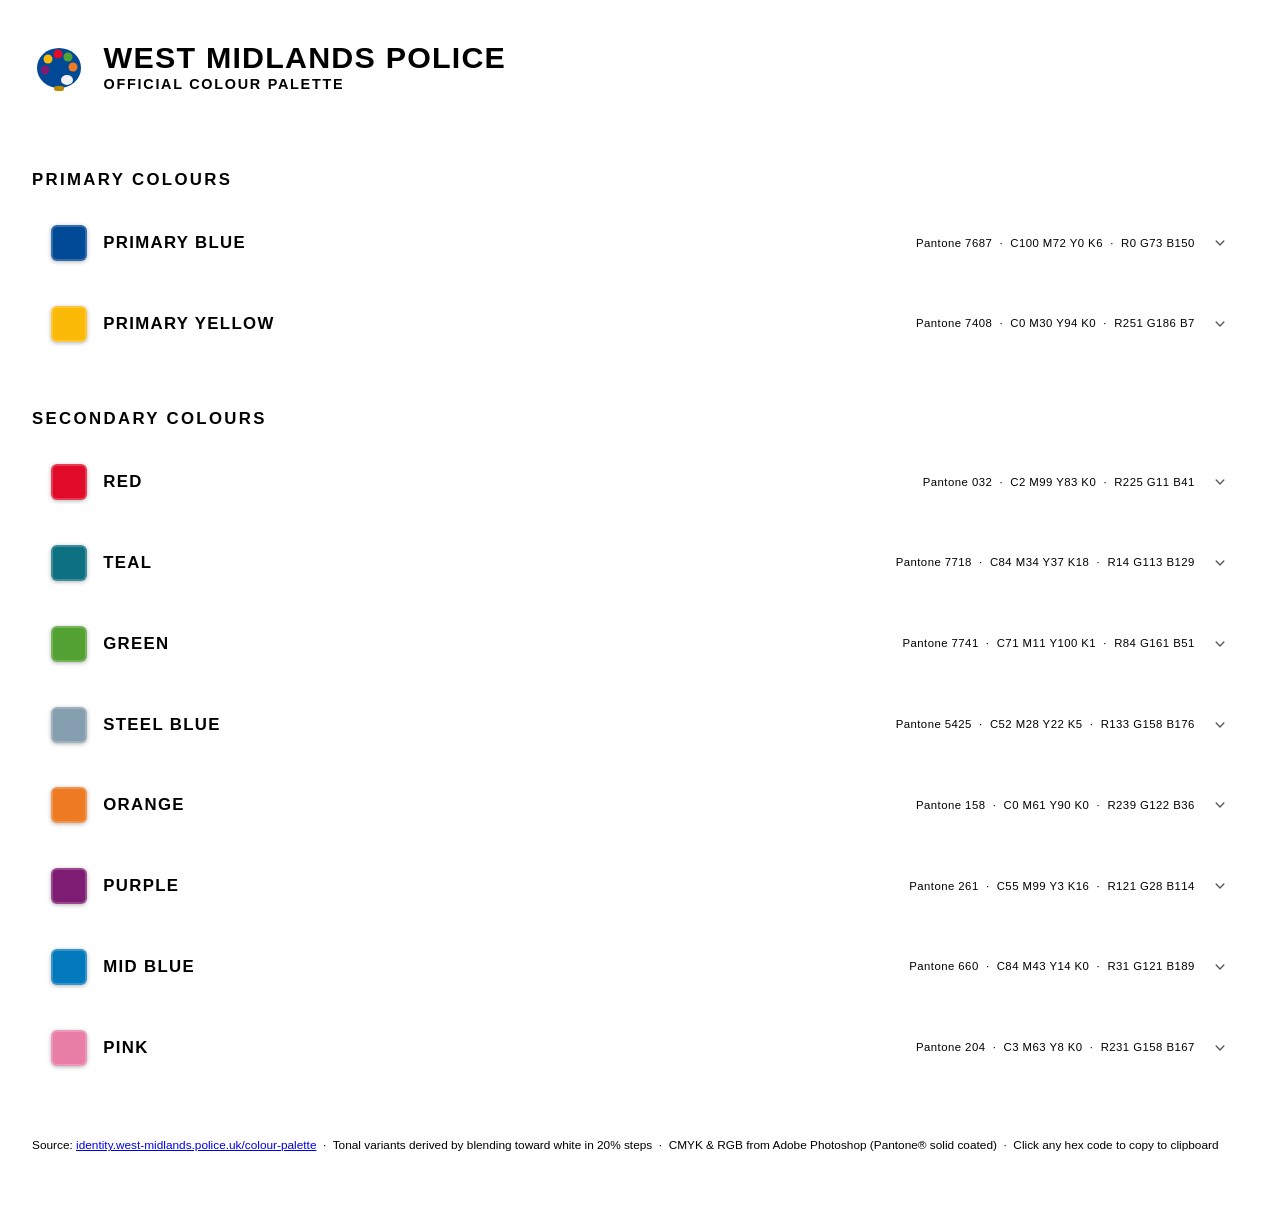
==== index.html @ 5122828f "Update index.html" ====
<!DOCTYPE html>

<html lang="en">
<head>
<meta charset="UTF-8">
<meta name="viewport" content="width=device-width, initial-scale=1.0">
<title>West Midlands Police – Colour Palette</title>
<meta name="color-scheme" content="light dark">
<style>
  @import url('https://fonts.googleapis.com/css2?family=Barlow+Condensed:wght@600;700&family=Barlow:wght@400;500;600&display=swap');

/* ── Design tokens ── */
:root {
color-scheme: light dark;
–wmp-yellow: #fbba07;
–wmp-blue:   #004996;

```
/* Light mode */
--bg:           #f2f2f0;
--surface:      #ffffff;
--surface-alt:  #f7f7f5;
--border:       #e0e0dc;
--text:         #111122;
--text-mid:     #5a5a6b;

--header-bg:    #2c2c38;
--header-text:  #ffffff;
--header-sub:   rgba(255,255,255,0.6);

--th-bg:        #ededeb;
--th-text:      #6b6b7a;
--row-hover:    #f4f4f2;
--primary-mark: var(--wmp-yellow);

--hex-bg:       #f0f0ee;
--hex-border:   #d8d8d4;
--hex-text:     #111122;
--hex-hover-bg: var(--wmp-yellow);
--hex-hover-border: #d4a006;
--hex-hover-text: #111;
--hex-copied-bg: #d4edda;
--hex-copied-border: #54a133;
--hex-copied-text: #1e5c12;

--toast-bg:     #111122;
--toast-text:   #ffffff;

--section-label-text: var(--wmp-blue);
```

}

@media (prefers-color-scheme: dark) {
:root {
–bg:           #14141e;
–surface:      #1e1e2c;
–surface-alt:  #232333;
–border:       #2e2e40;
–text:         #e8e8f0;
–text-mid:     #8888a0;

```
  --header-bg:    #2a2a3a;
  --header-text:  #e8e8f0;
  --header-sub:   rgba(232,232,240,0.5);

  --th-bg:        #202030;
  --th-text:      #7878a0;
  --row-hover:    #242434;
  --primary-mark: var(--wmp-yellow);

  --hex-bg:       #252535;
  --hex-border:   #383850;
  --hex-text:     #e8e8f0;
  --hex-hover-bg: var(--wmp-yellow);
  --hex-hover-border: #d4a006;
  --hex-hover-text: #111;
  --hex-copied-bg: #1a3d20;
  --hex-copied-border: #54a133;
  --hex-copied-text: #7ed479;

  --toast-bg:     #e8e8f0;
  --toast-text:   #111122;

  --section-label-text: #8ab4e8;
}
```

}

*, *::before, *::after { box-sizing: border-box; margin: 0; padding: 0; }

body {
background: var(–bg);
color: var(–text);
font-family: ‘Barlow’, sans-serif;
padding: 2.5rem 2rem 4rem;
transition: background 0.2s, color 0.2s;
}

/* ── Header ── */
header {
display: flex;
align-items: center;
gap: 1.1rem;
margin-bottom: 2.5rem;
}

.palette-logo { flex-shrink: 0; width: 54px; height: 54px; }

h1 {
font-family: ‘Barlow Condensed’, sans-serif;
font-size: 1.9rem; font-weight: 700;
text-transform: uppercase; letter-spacing: 0.04em;
color: var(–wmp-blue); line-height: 1;
}

@media (prefers-color-scheme: dark) {
h1 { color: #8ab4e8; }
}

h1 span {
display: block; font-size: 0.9rem; font-weight: 600;
color: var(–text-mid); letter-spacing: 0.12em;
text-transform: uppercase; margin-top: 0.3rem;
}

/* ── Section label ── */
.section-label {
font-family: ‘Barlow Condensed’, sans-serif;
font-size: 1.05rem; font-weight: 700;
text-transform: uppercase; letter-spacing: 0.14em;
color: var(–section-label-text);
margin: 2.25rem 0 0.9rem;
padding-bottom: 0.45rem;
border-bottom: 3px solid var(–wmp-yellow);
display: inline-block;
}

/* ── Colour group ── */
.colour-group {
background: var(–surface);
border-radius: 10px;
overflow: hidden;
box-shadow: none;
margin-bottom: 1.1rem;
border: 1.5px solid var(–border);
}

/* ── Collapsible header ── */
.group-header {
display: flex;
align-items: center;
gap: 1rem;
padding: 0.85rem 1.2rem;
background: var(–header-bg);
color: var(–header-text);
cursor: pointer;
user-select: none;
transition: filter 0.15s;
}
.group-header:hover { filter: brightness(1.15); }

.group-core-swatch {
width: 36px; height: 36px;
border-radius: 6px;
border: 2px solid rgba(255,255,255,0.2);
flex-shrink: 0;
box-shadow: 0 1px 4px rgba(0,0,0,0.3);
}

.group-title {
font-family: ‘Barlow Condensed’, sans-serif;
font-size: 1.05rem; font-weight: 700;
text-transform: uppercase; letter-spacing: 0.08em;
flex: 1;
color: var(–header-text);
}

.group-meta {
font-size: 0.71rem;
color: var(–header-sub);
font-family: ‘Barlow Condensed’, sans-serif;
letter-spacing: 0.04em;
text-align: right; line-height: 1.7;
}

.chevron {
flex-shrink: 0; width: 18px; height: 18px;
opacity: 0.65;
transition: transform 0.25s ease;
color: var(–header-text);
}
.colour-group.open .chevron { transform: rotate(180deg); }

/* ── Collapsible body ── */
.group-body {
display: grid;
grid-template-rows: 0fr;
transition: grid-template-rows 0.28s ease;
}
.colour-group.open .group-body { grid-template-rows: 1fr; }
.group-body-inner { overflow: hidden; }

/* ── Table ── */
.palette-table {
width: 100%;
border-collapse: collapse;
font-size: 0.875rem;
}

.palette-table thead tr { background: var(–th-bg); }

.palette-table thead th {
padding: 0.55rem 1.1rem;
text-align: left;
font-family: ‘Barlow Condensed’, sans-serif;
font-weight: 600; font-size: 0.74rem;
letter-spacing: 0.1em; text-transform: uppercase;
color: var(–th-text);
border-bottom: 1px solid var(–border);
}

.palette-table tbody tr {
border-bottom: 1px solid var(–border);
transition: background 0.12s;
}
.palette-table tbody tr:last-child { border-bottom: none; }
.palette-table tbody tr:hover { background: var(–row-hover); }

.palette-table td {
padding: 0.7rem 1.1rem;
vertical-align: middle;
color: var(–text);
}

/* ── Swatch ── */
.swatch-cell { display: flex; align-items: center; gap: 0.85rem; }

.swatch {
width: 42px; height: 42px;
border-radius: 6px; flex-shrink: 0;
border: 1px solid rgba(128,128,128,0.2);
box-shadow: 0 1px 4px rgba(0,0,0,0.15);
}

.tone-label {
font-family: ‘Barlow Condensed’, sans-serif;
font-size: 0.95rem; font-weight: 600;
letter-spacing: 0.04em;
color: var(–text);
}
.tone-sub { font-size: 0.73rem; color: var(–text-mid); margin-top: 2px; }

/* ── Hex badge ── */
.hex-badge {
display: inline-flex;
align-items: center;
gap: 0.35rem;
font-family: ‘Courier New’, monospace;
font-size: 0.82rem; font-weight: 600;
background: var(–hex-bg);
border: 1px solid var(–hex-border);
border-radius: 4px;
padding: 0.2rem 0.55rem;
color: var(–hex-text);
letter-spacing: 0.05em;
cursor: pointer;
transition: background 0.15s, border-color 0.15s, color 0.15s;
white-space: nowrap;
}
.hex-badge svg { flex-shrink: 0; opacity: 0.4; transition: opacity 0.15s; }
.hex-badge:hover {
background: var(–hex-hover-bg);
border-color: var(–hex-hover-border);
color: var(–hex-hover-text);
}
.hex-badge:hover svg { opacity: 0.7; }
.hex-badge.copied {
background: var(–hex-copied-bg);
border-color: var(–hex-copied-border);
color: var(–hex-copied-text);
}

/* ── Tint bar ── */
.tone-bar-wrap { display: flex; align-items: center; gap: 0.5rem; }
.tone-bar {
height: 8px; border-radius: 4px;
width: 80px; flex-shrink: 0;
border: 1px solid rgba(128,128,128,0.15);
}
.tone-pct { font-size: 0.73rem; color: var(–text-mid); white-space: nowrap; }

/* ── Primary row ── */
.is-primary { background: var(–surface-alt); }
.is-primary td:first-child { border-left: 3px solid var(–primary-mark); }

.code-small { font-family: ‘Courier New’, monospace; font-size: 0.75rem; color: var(–text-mid); }

/* ── Toast ── */
#toast {
position: fixed; bottom: 1.5rem; right: 1.5rem;
background: var(–toast-bg); color: var(–toast-text);
font-family: ‘Barlow’, sans-serif;
font-size: 0.82rem; font-weight: 500;
padding: 0.5rem 1rem; border-radius: 6px;
opacity: 0; pointer-events: none;
transition: opacity 0.2s;
z-index: 999;
box-shadow: 0 4px 16px rgba(0,0,0,0.25);
}
#toast.show { opacity: 1; }

/* ── Footer ── */
footer {
margin-top: 2.5rem; font-size: 0.74rem; color: var(–text-mid);
border-top: 1px solid var(–border); padding-top: 1rem; line-height: 1.8;
}
footer a { color: var(–wmp-blue); }
@media (prefers-color-scheme: dark) { footer a { color: #8ab4e8; } }

@media (max-width: 680px) {
.palette-table thead th:nth-child(4),
.palette-table td:nth-child(4) { display: none; }
.group-meta { display: none; }
body { padding: 1.25rem 0.75rem 3rem; }
}
</style>

</head>
<body>

<header>
  <svg class="palette-logo" viewBox="0 0 54 54" fill="none" xmlns="http://www.w3.org/2000/svg" aria-hidden="true">
    <ellipse cx="27" cy="28" rx="22" ry="20" fill="#004996"/>
    <ellipse cx="35" cy="40" rx="6" ry="5" fill="#f2f2f0"/>
    <circle cx="16" cy="19" r="4.5" fill="#fbba07"/>
    <circle cx="26" cy="14" r="4.5" fill="#e10b29"/>
    <circle cx="36" cy="17" r="4.5" fill="#54a133"/>
    <circle cx="41" cy="27" r="4.5" fill="#ef7a24"/>
    <circle cx="13" cy="30" r="4.5" fill="#7d1c72"/>
    <rect x="22" y="46" width="10" height="5" rx="2.5" fill="#b98a06"/>
  </svg>
  <h1>West Midlands Police
    <span>Official Colour Palette</span>
  </h1>
</header>

<div id="palette-root"></div>
<div id="toast"></div>

<footer>
  Source: <a href="https://identity.west-midlands.police.uk/colour-palette/" target="_blank">identity.west-midlands.police.uk/colour-palette</a>
  &nbsp;·&nbsp; Tonal variants derived by blending toward white in 20% steps
  &nbsp;·&nbsp; CMYK &amp; RGB from Adobe Photoshop (Pantone® solid coated)
  &nbsp;·&nbsp; Click any hex code to copy to clipboard
</footer>

<script>
function hexToRgb(hex) {
  const h = hex.replace('#','');
  return [parseInt(h.slice(0,2),16), parseInt(h.slice(2,4),16), parseInt(h.slice(4,6),16)];
}
function rgbToHex(r,g,b) {
  return '#' + [r,g,b].map(v => Math.round(v).toString(16).padStart(2,'0')).join('');
}
function tint(hex, t) {
  const [r,g,b] = hexToRgb(hex);
  return rgbToHex(r+(255-r)*t, g+(255-g)*t, b+(255-b)*t);
}
function buildTones(hex) {
  return [0,0.2,0.4,0.6,0.8].map((t,i) => ({
    hex: tint(hex,t),
    pct: [100,80,60,40,20][i]+'%',
  }));
}

const toast = document.getElementById('toast');
let toastTimer;
function copyHex(hex, el) {
  navigator.clipboard.writeText(hex).then(() => {
    el.classList.add('copied');
    el.querySelector('.hex-text').textContent = 'Copied!';
    clearTimeout(toastTimer);
    toast.textContent = `${hex} copied to clipboard`;
    toast.classList.add('show');
    toastTimer = setTimeout(() => {
      toast.classList.remove('show');
      el.classList.remove('copied');
      el.querySelector('.hex-text').textContent = hex;
    }, 1800);
  });
}

const clipIcon = `<svg width="11" height="11" viewBox="0 0 16 16" fill="currentColor">
  <path d="M4 1.5H3a2 2 0 0 0-2 2V14a2 2 0 0 0 2 2h10a2 2 0 0 0 2-2V3.5a2 2 0 0 0-2-2h-1v1h1a1 1 0 0 1 1 1V14a1 1 0 0 1-1 1H3a1 1 0 0 1-1-1V3.5a1 1 0 0 1 1-1h1z"/>
  <path d="M9.5 1a.5.5 0 0 1 .5.5v1a.5.5 0 0 1-.5.5h-3a.5.5 0 0 1-.5-.5v-1a.5.5 0 0 1 .5-.5zm-3-1A1.5 1.5 0 0 0 5 1.5v1A1.5 1.5 0 0 0 6.5 4h3A1.5 1.5 0 0 0 11 2.5v-1A1.5 1.5 0 0 0 9.5 0z"/>
</svg>`;

const chevronSVG = `<svg class="chevron" viewBox="0 0 20 20" fill="currentColor">
  <path fill-rule="evenodd" d="M5.23 7.21a.75.75 0 011.06.02L10 11.168l3.71-3.938a.75.75 0 111.08 1.04l-4.25 4.5a.75.75 0 01-1.08 0l-4.25-4.5a.75.75 0 01.02-1.06z" clip-rule="evenodd"/>
</svg>`;

const USES = [
  'Core colour — primary use, headlines, key UI elements',
  'Strong accent, hover / active states, secondary emphasis',
  'Mid-tone accent, dividers, icons, supporting elements',
  'Subtle tint, borders, inactive states, background panels',
  'Very light background wash, card fills, table row tinting',
];

const sections = [
  {
    label: 'Primary Colours',
    colours: [
      { name:'Primary Blue',   nickname:'Core brand blue',   hex:'#004996', pantone:'7687', cmyk:'C100 M72 Y0 K6',  rgb:'R0 G73 B150'    },
      { name:'Primary Yellow', nickname:'Core brand yellow', hex:'#fbba07', pantone:'7408', cmyk:'C0 M30 Y94 K0',   rgb:'R251 G186 B7'   },
    ]
  },
  {
    label: 'Secondary Colours',
    colours: [
      { name:'Red',        nickname:'Pantone 032',  hex:'#e10b29', pantone:'032',  cmyk:'C2 M99 Y83 K0',   rgb:'R225 G11 B41'   },
      { name:'Teal',       nickname:'Pantone 7718', hex:'#0e7181', pantone:'7718', cmyk:'C84 M34 Y37 K18', rgb:'R14 G113 B129'  },
      { name:'Green',      nickname:'Pantone 7741', hex:'#54a133', pantone:'7741', cmyk:'C71 M11 Y100 K1', rgb:'R84 G161 B51'   },
      { name:'Steel Blue', nickname:'Pantone 5425', hex:'#859eb0', pantone:'5425', cmyk:'C52 M28 Y22 K5',  rgb:'R133 G158 B176' },
      { name:'Orange',     nickname:'Pantone 158',  hex:'#ef7a24', pantone:'158',  cmyk:'C0 M61 Y90 K0',   rgb:'R239 G122 B36'  },
      { name:'Purple',     nickname:'Pantone 261',  hex:'#7d1c72', pantone:'261',  cmyk:'C55 M99 Y3 K16',  rgb:'R121 G28 B114'  },
      { name:'Mid Blue',   nickname:'Pantone 660',  hex:'#0379bd', pantone:'660',  cmyk:'C84 M43 Y14 K0',  rgb:'R31 G121 B189'  },
      { name:'Pink',       nickname:'Pantone 204',  hex:'#e97ea7', pantone:'204',  cmyk:'C3 M63 Y8 K0',    rgb:'R231 G158 B167' },
    ]
  },
];

const root = document.getElementById('palette-root');

sections.forEach(section => {
  const labelEl = document.createElement('div');
  labelEl.className = 'section-label';
  labelEl.textContent = section.label;
  root.appendChild(labelEl);

  section.colours.forEach(colour => {
    const group = document.createElement('div');
    group.className = 'colour-group';

    group.innerHTML = `
      <div class="group-header" role="button" aria-expanded="false" tabindex="0">
        <div class="group-core-swatch" style="background:${colour.hex};"></div>
        <div class="group-title">${colour.name}</div>
        <div class="group-meta">Pantone ${colour.pantone} &nbsp;·&nbsp; ${colour.cmyk} &nbsp;·&nbsp; ${colour.rgb}</div>
        ${chevronSVG}
      </div>
      <div class="group-body">
        <div class="group-body-inner">
          <table class="palette-table">
            <thead>
              <tr>
                <th>Swatch &amp; Tone</th>
                <th>Hex</th>
                <th>Tint</th>
                <th>Suggested Use</th>
              </tr>
            </thead>
            <tbody></tbody>
          </table>
        </div>
      </div>
    `;

    const hdr = group.querySelector('.group-header');
    hdr.addEventListener('click', () => {
      const open = group.classList.toggle('open');
      hdr.setAttribute('aria-expanded', open);
    });
    hdr.addEventListener('keydown', e => {
      if (e.key === 'Enter' || e.key === ' ') { e.preventDefault(); hdr.click(); }
    });

    const tbody = group.querySelector('tbody');
    buildTones(colour.hex).forEach((tone, i) => {
      const tr = document.createElement('tr');
      if (i === 0) tr.className = 'is-primary';
      tr.innerHTML = `
        <td>
          <div class="swatch-cell">
            <div class="swatch" style="background:${tone.hex};"></div>
            <div>
              <div class="tone-label">${colour.name} ${tone.pct}</div>
              <div class="tone-sub">${i === 0 ? colour.nickname : tone.pct + ' tint toward white'}</div>
            </div>
          </div>
        </td>
        <td>
          <span class="hex-badge" data-hex="${tone.hex}">
            ${clipIcon}
            <span class="hex-text">${tone.hex}</span>
          </span>
        </td>
        <td>
          <div class="tone-bar-wrap">
            <div class="tone-bar" style="background:${tone.hex};"></div>
            <span class="tone-pct">${tone.pct}</span>
          </div>
        </td>
        <td class="code-small">${USES[i]}</td>
      `;
      tr.querySelector('.hex-badge').addEventListener('click', function() {
        copyHex(tone.hex, this);
      });
      tbody.appendChild(tr);
    });

    root.appendChild(group);
  });
});
</script>

</body>
</html>
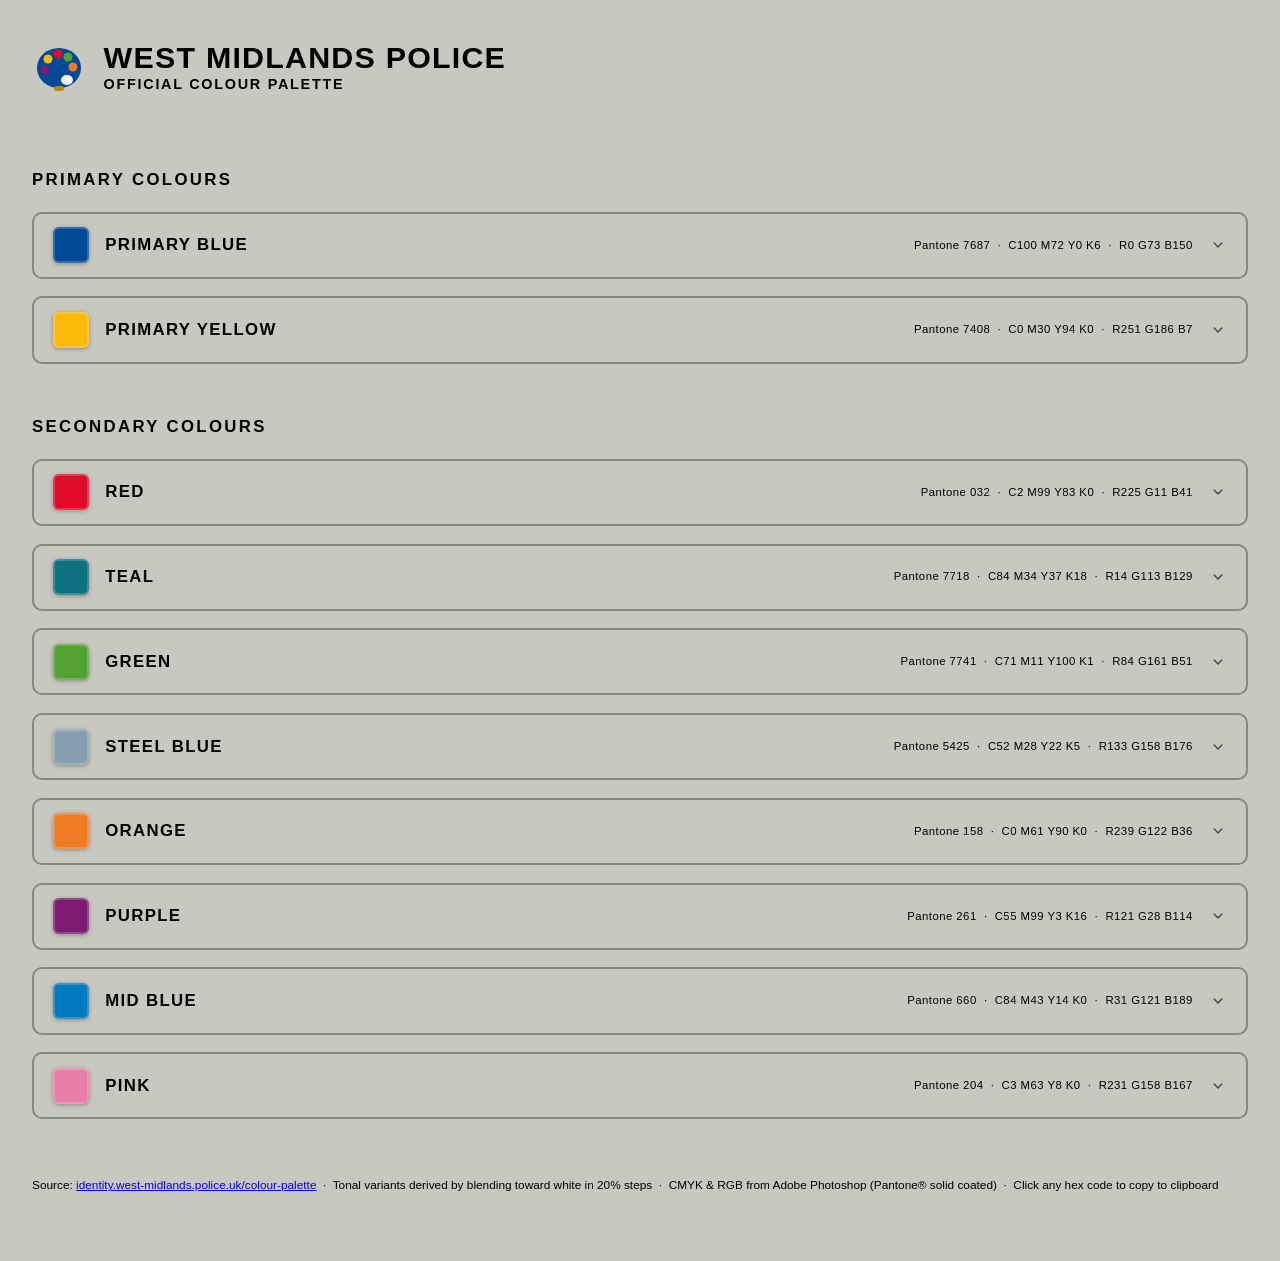
==== commit 859b4bf2: "Refactor CSS styles and table layout in index.html Updated background, border, and text colors in CS" ====
--- a/index.html
+++ b/index.html
@@ -10,6 +10,10 @@
   @import url('https://fonts.googleapis.com/css2?family=Barlow+Condensed:wght@600;700&family=Barlow:wght@400;500;600&display=swap');
 
 /* ── Design tokens ── */
+html {
+color-scheme: light dark;
+}
+
 :root {
 color-scheme: light dark;
 –wmp-yellow: #fbba07;
@@ -17,10 +21,10 @@
 
 ```
 /* Light mode */
---bg:           #f2f2f0;
+--bg:           #c8c8c0;
 --surface:      #ffffff;
---surface-alt:  #f7f7f5;
---border:       #e0e0dc;
+--surface-alt:  #f5f5f2;
+--border:       #888880;
 --text:         #111122;
 --text-mid:     #5a5a6b;
 
@@ -53,10 +57,10 @@
 
 @media (prefers-color-scheme: dark) {
 :root {
-–bg:           #14141e;
-–surface:      #1e1e2c;
-–surface-alt:  #232333;
-–border:       #2e2e40;
+–bg:           #0e0e16;
+–surface:      #2a2a3c;
+–surface-alt:  #30303e;
+–border:       #3a3a52;
 –text:         #e8e8f0;
 –text-mid:     #8888a0;
 
@@ -85,6 +89,29 @@
 
   --section-label-text: #8ab4e8;
 }
+
+body                 { background: #0e0e16 !important; color: #e8e8f0 !important; }
+.colour-group        { background: #2a2a3c !important; border-color: #3a3a52 !important; }
+.group-header        { background: #2a2a3a !important; color: #e8e8f0 !important; }
+.group-title         { color: #e8e8f0 !important; }
+.group-meta          { color: rgba(232,232,240,0.5) !important; }
+.palette-table thead tr { background: #202030 !important; }
+.palette-table thead th { color: #7878a0 !important; border-color: #3a3a52 !important; }
+.palette-table tbody tr { border-color: #3a3a52 !important; }
+.palette-table tbody tr:hover { background: #242434 !important; }
+.palette-table td    { color: #e8e8f0 !important; }
+.is-primary          { background: #30303e !important; }
+.tone-label          { color: #e8e8f0 !important; }
+.tone-sub            { color: #8888a0 !important; }
+.tone-pct            { color: #8888a0 !important; }
+.code-small          { color: #8888a0 !important; }
+.hex-badge           { background: #252535 !important; border-color: #383850 !important; color: #e8e8f0 !important; }
+.section-label       { color: #8ab4e8 !important; }
+h1                   { color: #8ab4e8 !important; }
+h1 span              { color: #8888a0 !important; }
+footer               { color: #8888a0 !important; border-color: #3a3a52 !important; }
+footer a             { color: #8ab4e8 !important; }
+#toast               { background: #e8e8f0 !important; color: #111122 !important; }
 ```
 
 }
@@ -92,7 +119,7 @@
 *, *::before, *::after { box-sizing: border-box; margin: 0; padding: 0; }
 
 body {
-background: var(–bg);
+background: #c8c8c0;
 color: var(–text);
 font-family: ‘Barlow’, sans-serif;
 padding: 2.5rem 2rem 4rem;
@@ -145,7 +172,7 @@
 overflow: hidden;
 box-shadow: none;
 margin-bottom: 1.1rem;
-border: 1.5px solid var(–border);
+border: 2px solid #888880;
 }
 
 /* ── Collapsible header ── */
@@ -208,7 +235,17 @@
 width: 100%;
 border-collapse: collapse;
 font-size: 0.875rem;
-}
+table-layout: fixed;
+}
+
+.palette-table th:nth-child(1),
+.palette-table td:nth-child(1) { width: 38%; }
+.palette-table th:nth-child(2),
+.palette-table td:nth-child(2) { width: 16%; }
+.palette-table th:nth-child(3),
+.palette-table td:nth-child(3) { width: 14%; }
+.palette-table th:nth-child(4),
+.palette-table td:nth-child(4) { width: 32%; }
 
 .palette-table thead tr { background: var(–th-bg); }
 
@@ -518,4 +555,4 @@
 </script>
 
 </body>
-</html>+</html>
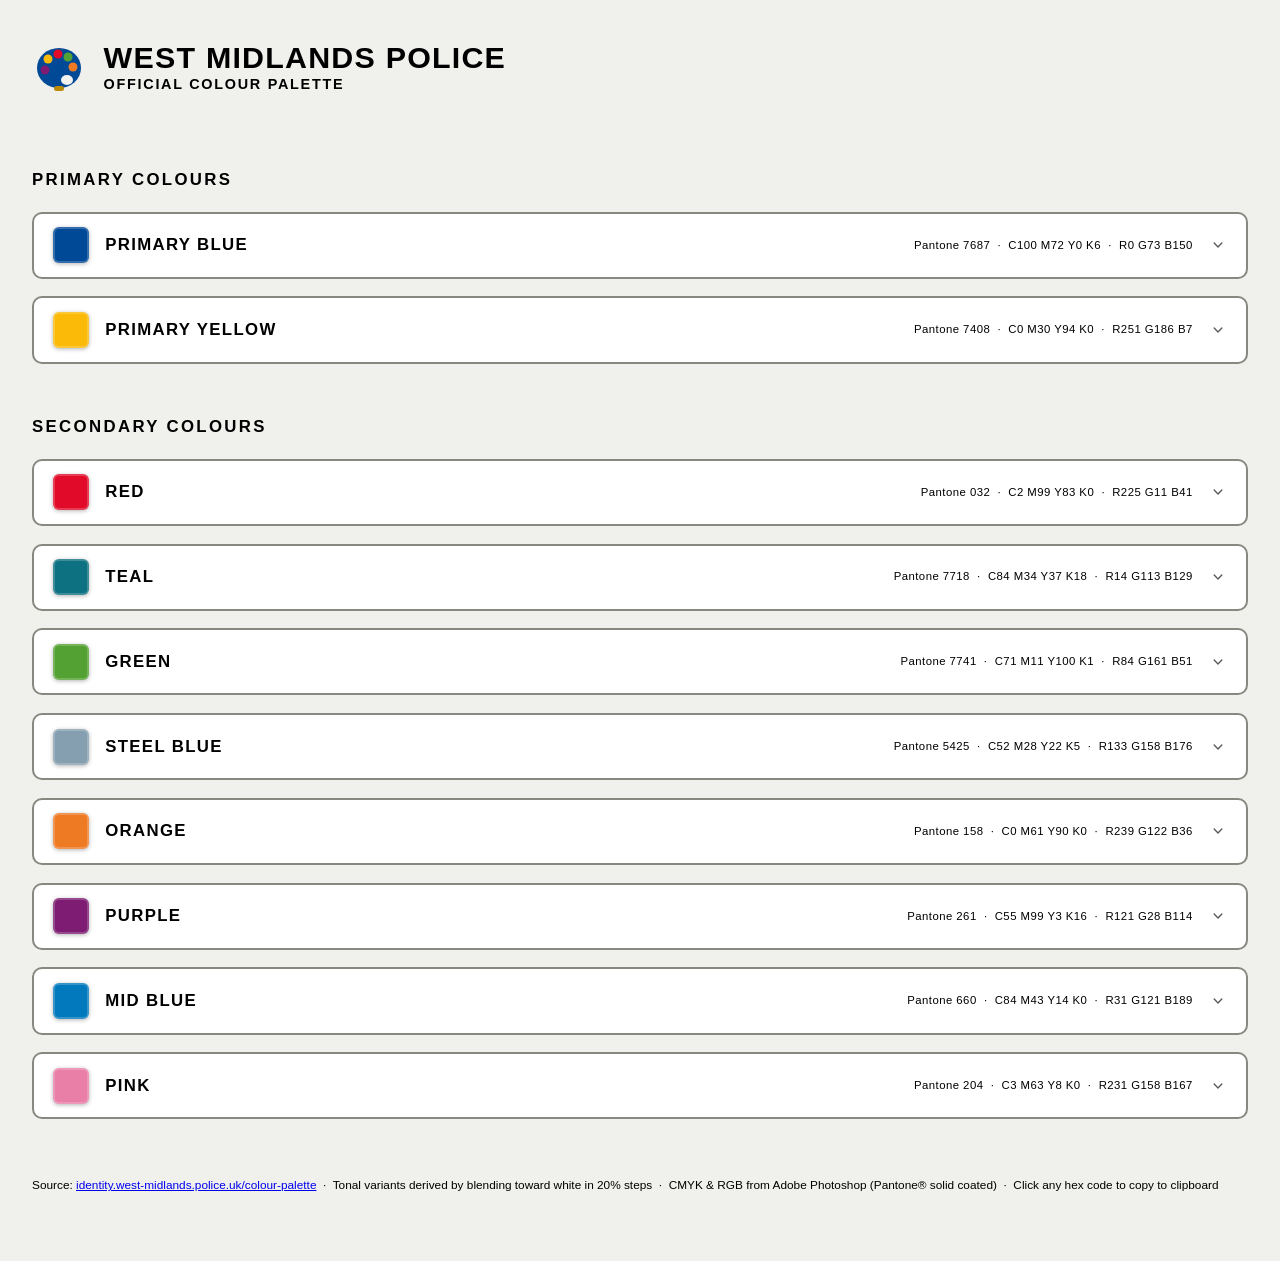
==== commit 2a312083: "Refactor styles for light mode and improve CSS variables Updated CSS variables for light mode and ad" ====
--- a/index.html
+++ b/index.html
@@ -21,9 +21,9 @@
 
 ```
 /* Light mode */
---bg:           #c8c8c0;
+--bg:           #f0f0ed;
 --surface:      #ffffff;
---surface-alt:  #f5f5f2;
+--surface-alt:  #f7f7f4;
 --border:       #888880;
 --text:         #111122;
 --text-mid:     #5a5a6b;
@@ -90,8 +90,8 @@
   --section-label-text: #8ab4e8;
 }
 
-body                 { background: #0e0e16 !important; color: #e8e8f0 !important; }
-.colour-group        { background: #2a2a3c !important; border-color: #3a3a52 !important; }
+body          { background: #0e0e16 !important; color: #e8e8f0 !important; }
+.colour-group { background: #2a2a3c !important; border: 2px solid #3a3a52 !important; }
 .group-header        { background: #2a2a3a !important; color: #e8e8f0 !important; }
 .group-title         { color: #e8e8f0 !important; }
 .group-meta          { color: rgba(232,232,240,0.5) !important; }
@@ -119,11 +119,17 @@
 *, *::before, *::after { box-sizing: border-box; margin: 0; padding: 0; }
 
 body {
-background: #c8c8c0;
+background: var(–bg);
 color: var(–text);
 font-family: ‘Barlow’, sans-serif;
 padding: 2.5rem 2rem 4rem;
 transition: background 0.2s, color 0.2s;
+}
+
+/* Direct overrides for Safari compatibility */
+@media (prefers-color-scheme: light) {
+body          { background: #f0f0ed !important; }
+.colour-group { background: #ffffff !important; border: 2px solid #888880 !important; }
 }
 
 /* ── Header ── */
@@ -235,9 +241,10 @@
 width: 100%;
 border-collapse: collapse;
 font-size: 0.875rem;
-table-layout: fixed;
-}
-
+}
+
+@media (min-width: 681px) {
+.palette-table { table-layout: fixed; }
 .palette-table th:nth-child(1),
 .palette-table td:nth-child(1) { width: 38%; }
 .palette-table th:nth-child(2),
@@ -246,6 +253,7 @@
 .palette-table td:nth-child(3) { width: 14%; }
 .palette-table th:nth-child(4),
 .palette-table td:nth-child(4) { width: 32%; }
+}
 
 .palette-table thead tr { background: var(–th-bg); }
 
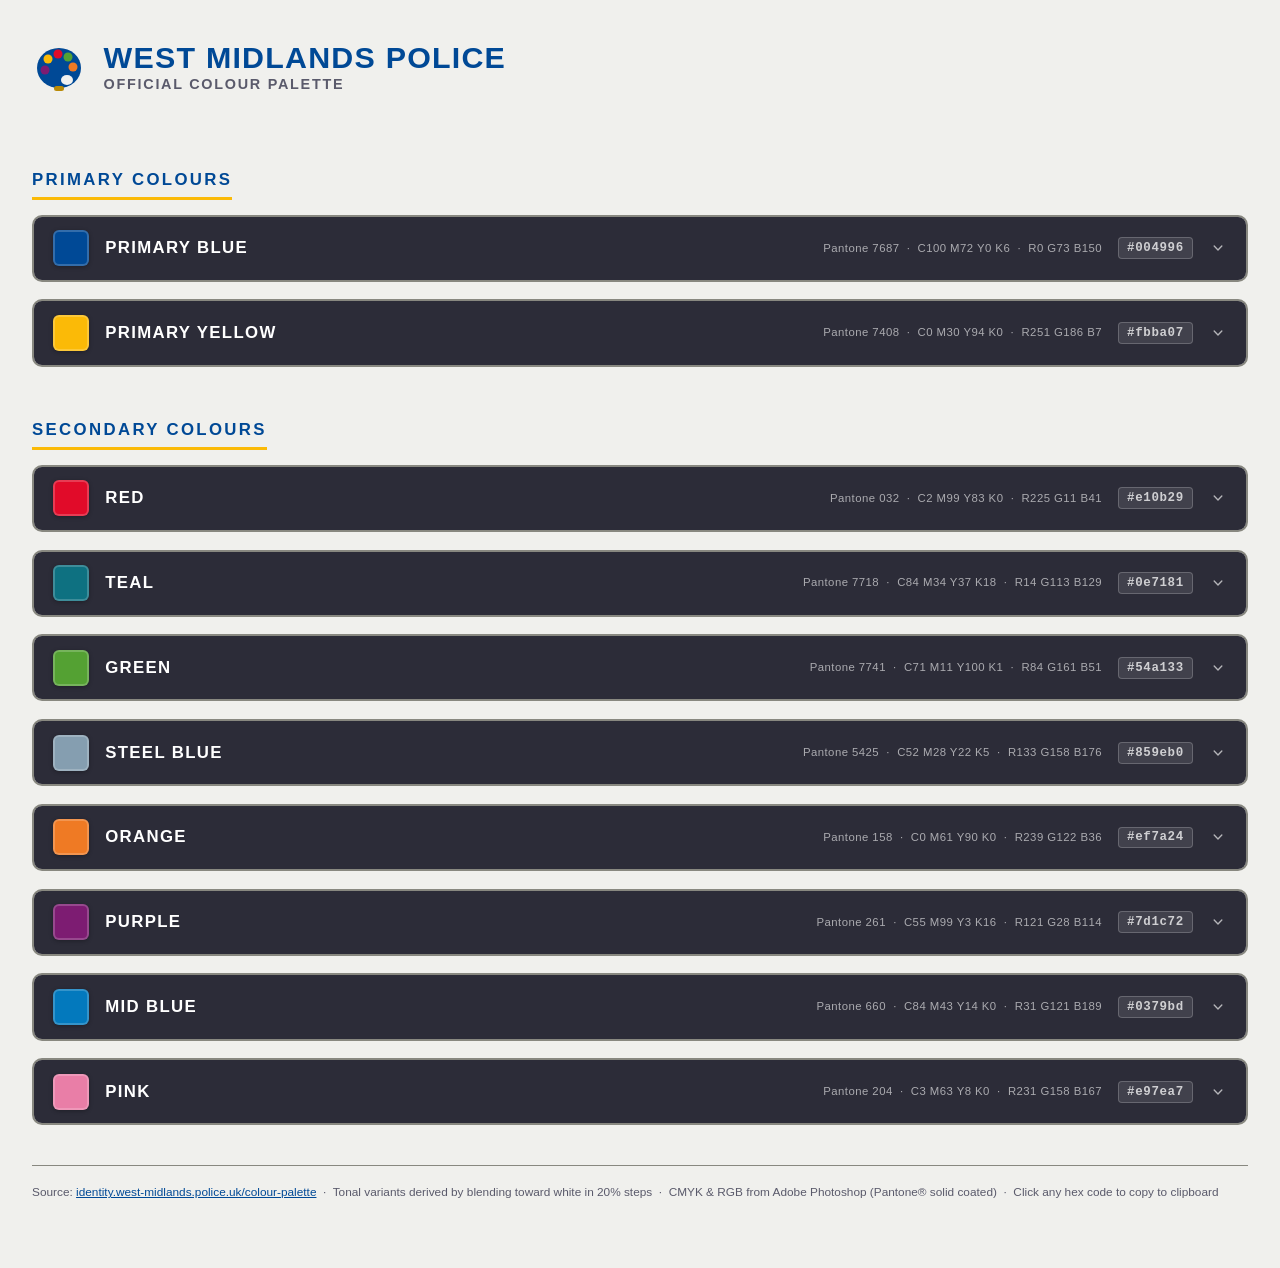
==== commit c05ac4af: "Add files via upload" ====
--- a/index.html
+++ b/index.html
@@ -1,5 +1,4 @@
 <!DOCTYPE html>
-
 <html lang="en">
 <head>
 <meta charset="UTF-8">
@@ -9,370 +8,386 @@
 <style>
   @import url('https://fonts.googleapis.com/css2?family=Barlow+Condensed:wght@600;700&family=Barlow:wght@400;500;600&display=swap');
 
-/* ── Design tokens ── */
-html {
-color-scheme: light dark;
-}
-
-:root {
-color-scheme: light dark;
-–wmp-yellow: #fbba07;
-–wmp-blue:   #004996;
-
-```
-/* Light mode */
---bg:           #f0f0ed;
---surface:      #ffffff;
---surface-alt:  #f7f7f4;
---border:       #888880;
---text:         #111122;
---text-mid:     #5a5a6b;
-
---header-bg:    #2c2c38;
---header-text:  #ffffff;
---header-sub:   rgba(255,255,255,0.6);
-
---th-bg:        #ededeb;
---th-text:      #6b6b7a;
---row-hover:    #f4f4f2;
---primary-mark: var(--wmp-yellow);
-
---hex-bg:       #f0f0ee;
---hex-border:   #d8d8d4;
---hex-text:     #111122;
---hex-hover-bg: var(--wmp-yellow);
---hex-hover-border: #d4a006;
---hex-hover-text: #111;
---hex-copied-bg: #d4edda;
---hex-copied-border: #54a133;
---hex-copied-text: #1e5c12;
-
---toast-bg:     #111122;
---toast-text:   #ffffff;
-
---section-label-text: var(--wmp-blue);
-```
-
-}
-
-@media (prefers-color-scheme: dark) {
-:root {
-–bg:           #0e0e16;
-–surface:      #2a2a3c;
-–surface-alt:  #30303e;
-–border:       #3a3a52;
-–text:         #e8e8f0;
-–text-mid:     #8888a0;
-
-```
-  --header-bg:    #2a2a3a;
-  --header-text:  #e8e8f0;
-  --header-sub:   rgba(232,232,240,0.5);
-
-  --th-bg:        #202030;
-  --th-text:      #7878a0;
-  --row-hover:    #242434;
-  --primary-mark: var(--wmp-yellow);
-
-  --hex-bg:       #252535;
-  --hex-border:   #383850;
-  --hex-text:     #e8e8f0;
-  --hex-hover-bg: var(--wmp-yellow);
-  --hex-hover-border: #d4a006;
-  --hex-hover-text: #111;
-  --hex-copied-bg: #1a3d20;
-  --hex-copied-border: #54a133;
-  --hex-copied-text: #7ed479;
-
-  --toast-bg:     #e8e8f0;
-  --toast-text:   #111122;
-
-  --section-label-text: #8ab4e8;
-}
-
-body          { background: #0e0e16 !important; color: #e8e8f0 !important; }
-.colour-group { background: #2a2a3c !important; border: 2px solid #3a3a52 !important; }
-.group-header        { background: #2a2a3a !important; color: #e8e8f0 !important; }
-.group-title         { color: #e8e8f0 !important; }
-.group-meta          { color: rgba(232,232,240,0.5) !important; }
-.palette-table thead tr { background: #202030 !important; }
-.palette-table thead th { color: #7878a0 !important; border-color: #3a3a52 !important; }
-.palette-table tbody tr { border-color: #3a3a52 !important; }
-.palette-table tbody tr:hover { background: #242434 !important; }
-.palette-table td    { color: #e8e8f0 !important; }
-.is-primary          { background: #30303e !important; }
-.tone-label          { color: #e8e8f0 !important; }
-.tone-sub            { color: #8888a0 !important; }
-.tone-pct            { color: #8888a0 !important; }
-.code-small          { color: #8888a0 !important; }
-.hex-badge           { background: #252535 !important; border-color: #383850 !important; color: #e8e8f0 !important; }
-.section-label       { color: #8ab4e8 !important; }
-h1                   { color: #8ab4e8 !important; }
-h1 span              { color: #8888a0 !important; }
-footer               { color: #8888a0 !important; border-color: #3a3a52 !important; }
-footer a             { color: #8ab4e8 !important; }
-#toast               { background: #e8e8f0 !important; color: #111122 !important; }
-```
-
-}
-
-*, *::before, *::after { box-sizing: border-box; margin: 0; padding: 0; }
-
-body {
-background: var(–bg);
-color: var(–text);
-font-family: ‘Barlow’, sans-serif;
-padding: 2.5rem 2rem 4rem;
-transition: background 0.2s, color 0.2s;
-}
-
-/* Direct overrides for Safari compatibility */
-@media (prefers-color-scheme: light) {
-body          { background: #f0f0ed !important; }
-.colour-group { background: #ffffff !important; border: 2px solid #888880 !important; }
-}
-
-/* ── Header ── */
-header {
-display: flex;
-align-items: center;
-gap: 1.1rem;
-margin-bottom: 2.5rem;
-}
-
-.palette-logo { flex-shrink: 0; width: 54px; height: 54px; }
-
-h1 {
-font-family: ‘Barlow Condensed’, sans-serif;
-font-size: 1.9rem; font-weight: 700;
-text-transform: uppercase; letter-spacing: 0.04em;
-color: var(–wmp-blue); line-height: 1;
-}
-
-@media (prefers-color-scheme: dark) {
-h1 { color: #8ab4e8; }
-}
-
-h1 span {
-display: block; font-size: 0.9rem; font-weight: 600;
-color: var(–text-mid); letter-spacing: 0.12em;
-text-transform: uppercase; margin-top: 0.3rem;
-}
-
-/* ── Section label ── */
-.section-label {
-font-family: ‘Barlow Condensed’, sans-serif;
-font-size: 1.05rem; font-weight: 700;
-text-transform: uppercase; letter-spacing: 0.14em;
-color: var(–section-label-text);
-margin: 2.25rem 0 0.9rem;
-padding-bottom: 0.45rem;
-border-bottom: 3px solid var(–wmp-yellow);
-display: inline-block;
-}
-
-/* ── Colour group ── */
-.colour-group {
-background: var(–surface);
-border-radius: 10px;
-overflow: hidden;
-box-shadow: none;
-margin-bottom: 1.1rem;
-border: 2px solid #888880;
-}
-
-/* ── Collapsible header ── */
-.group-header {
-display: flex;
-align-items: center;
-gap: 1rem;
-padding: 0.85rem 1.2rem;
-background: var(–header-bg);
-color: var(–header-text);
-cursor: pointer;
-user-select: none;
-transition: filter 0.15s;
-}
-.group-header:hover { filter: brightness(1.15); }
-
-.group-core-swatch {
-width: 36px; height: 36px;
-border-radius: 6px;
-border: 2px solid rgba(255,255,255,0.2);
-flex-shrink: 0;
-box-shadow: 0 1px 4px rgba(0,0,0,0.3);
-}
-
-.group-title {
-font-family: ‘Barlow Condensed’, sans-serif;
-font-size: 1.05rem; font-weight: 700;
-text-transform: uppercase; letter-spacing: 0.08em;
-flex: 1;
-color: var(–header-text);
-}
-
-.group-meta {
-font-size: 0.71rem;
-color: var(–header-sub);
-font-family: ‘Barlow Condensed’, sans-serif;
-letter-spacing: 0.04em;
-text-align: right; line-height: 1.7;
-}
-
-.chevron {
-flex-shrink: 0; width: 18px; height: 18px;
-opacity: 0.65;
-transition: transform 0.25s ease;
-color: var(–header-text);
-}
-.colour-group.open .chevron { transform: rotate(180deg); }
-
-/* ── Collapsible body ── */
-.group-body {
-display: grid;
-grid-template-rows: 0fr;
-transition: grid-template-rows 0.28s ease;
-}
-.colour-group.open .group-body { grid-template-rows: 1fr; }
-.group-body-inner { overflow: hidden; }
-
-/* ── Table ── */
-.palette-table {
-width: 100%;
-border-collapse: collapse;
-font-size: 0.875rem;
-}
-
-@media (min-width: 681px) {
-.palette-table { table-layout: fixed; }
-.palette-table th:nth-child(1),
-.palette-table td:nth-child(1) { width: 38%; }
-.palette-table th:nth-child(2),
-.palette-table td:nth-child(2) { width: 16%; }
-.palette-table th:nth-child(3),
-.palette-table td:nth-child(3) { width: 14%; }
-.palette-table th:nth-child(4),
-.palette-table td:nth-child(4) { width: 32%; }
-}
-
-.palette-table thead tr { background: var(–th-bg); }
-
-.palette-table thead th {
-padding: 0.55rem 1.1rem;
-text-align: left;
-font-family: ‘Barlow Condensed’, sans-serif;
-font-weight: 600; font-size: 0.74rem;
-letter-spacing: 0.1em; text-transform: uppercase;
-color: var(–th-text);
-border-bottom: 1px solid var(–border);
-}
-
-.palette-table tbody tr {
-border-bottom: 1px solid var(–border);
-transition: background 0.12s;
-}
-.palette-table tbody tr:last-child { border-bottom: none; }
-.palette-table tbody tr:hover { background: var(–row-hover); }
-
-.palette-table td {
-padding: 0.7rem 1.1rem;
-vertical-align: middle;
-color: var(–text);
-}
-
-/* ── Swatch ── */
-.swatch-cell { display: flex; align-items: center; gap: 0.85rem; }
-
-.swatch {
-width: 42px; height: 42px;
-border-radius: 6px; flex-shrink: 0;
-border: 1px solid rgba(128,128,128,0.2);
-box-shadow: 0 1px 4px rgba(0,0,0,0.15);
-}
-
-.tone-label {
-font-family: ‘Barlow Condensed’, sans-serif;
-font-size: 0.95rem; font-weight: 600;
-letter-spacing: 0.04em;
-color: var(–text);
-}
-.tone-sub { font-size: 0.73rem; color: var(–text-mid); margin-top: 2px; }
-
-/* ── Hex badge ── */
-.hex-badge {
-display: inline-flex;
-align-items: center;
-gap: 0.35rem;
-font-family: ‘Courier New’, monospace;
-font-size: 0.82rem; font-weight: 600;
-background: var(–hex-bg);
-border: 1px solid var(–hex-border);
-border-radius: 4px;
-padding: 0.2rem 0.55rem;
-color: var(–hex-text);
-letter-spacing: 0.05em;
-cursor: pointer;
-transition: background 0.15s, border-color 0.15s, color 0.15s;
-white-space: nowrap;
-}
-.hex-badge svg { flex-shrink: 0; opacity: 0.4; transition: opacity 0.15s; }
-.hex-badge:hover {
-background: var(–hex-hover-bg);
-border-color: var(–hex-hover-border);
-color: var(–hex-hover-text);
-}
-.hex-badge:hover svg { opacity: 0.7; }
-.hex-badge.copied {
-background: var(–hex-copied-bg);
-border-color: var(–hex-copied-border);
-color: var(–hex-copied-text);
-}
-
-/* ── Tint bar ── */
-.tone-bar-wrap { display: flex; align-items: center; gap: 0.5rem; }
-.tone-bar {
-height: 8px; border-radius: 4px;
-width: 80px; flex-shrink: 0;
-border: 1px solid rgba(128,128,128,0.15);
-}
-.tone-pct { font-size: 0.73rem; color: var(–text-mid); white-space: nowrap; }
-
-/* ── Primary row ── */
-.is-primary { background: var(–surface-alt); }
-.is-primary td:first-child { border-left: 3px solid var(–primary-mark); }
-
-.code-small { font-family: ‘Courier New’, monospace; font-size: 0.75rem; color: var(–text-mid); }
-
-/* ── Toast ── */
-#toast {
-position: fixed; bottom: 1.5rem; right: 1.5rem;
-background: var(–toast-bg); color: var(–toast-text);
-font-family: ‘Barlow’, sans-serif;
-font-size: 0.82rem; font-weight: 500;
-padding: 0.5rem 1rem; border-radius: 6px;
-opacity: 0; pointer-events: none;
-transition: opacity 0.2s;
-z-index: 999;
-box-shadow: 0 4px 16px rgba(0,0,0,0.25);
-}
-#toast.show { opacity: 1; }
-
-/* ── Footer ── */
-footer {
-margin-top: 2.5rem; font-size: 0.74rem; color: var(–text-mid);
-border-top: 1px solid var(–border); padding-top: 1rem; line-height: 1.8;
-}
-footer a { color: var(–wmp-blue); }
-@media (prefers-color-scheme: dark) { footer a { color: #8ab4e8; } }
-
-@media (max-width: 680px) {
-.palette-table thead th:nth-child(4),
-.palette-table td:nth-child(4) { display: none; }
-.group-meta { display: none; }
-body { padding: 1.25rem 0.75rem 3rem; }
-}
+  /* ── Design tokens ── */
+  html {
+    color-scheme: light dark;
+  }
+
+  :root {
+    color-scheme: light dark;
+    --wmp-yellow: #fbba07;
+    --wmp-blue:   #004996;
+
+    /* Light mode */
+    --bg:           #f0f0ed;
+    --surface:      #ffffff;
+    --surface-alt:  #f7f7f4;
+    --border:       #888880;
+    --text:         #111122;
+    --text-mid:     #5a5a6b;
+
+    --header-bg:    #2c2c38;
+    --header-text:  #ffffff;
+    --header-sub:   rgba(255,255,255,0.6);
+
+    --th-bg:        #ededeb;
+    --th-text:      #6b6b7a;
+    --row-hover:    #f4f4f2;
+    --primary-mark: var(--wmp-yellow);
+
+    --hex-bg:       #f0f0ee;
+    --hex-border:   #d8d8d4;
+    --hex-text:     #111122;
+    --hex-hover-bg: var(--wmp-yellow);
+    --hex-hover-border: #d4a006;
+    --hex-hover-text: #111;
+    --hex-copied-bg: #d4edda;
+    --hex-copied-border: #54a133;
+    --hex-copied-text: #1e5c12;
+
+    --toast-bg:     #111122;
+    --toast-text:   #ffffff;
+
+    --section-label-text: var(--wmp-blue);
+  }
+
+  @media (prefers-color-scheme: dark) {
+    :root {
+      --bg:           #0e0e16;
+      --surface:      #2a2a3c;
+      --surface-alt:  #30303e;
+      --border:       #3a3a52;
+      --text:         #e8e8f0;
+      --text-mid:     #8888a0;
+
+      --header-bg:    #2a2a3a;
+      --header-text:  #e8e8f0;
+      --header-sub:   rgba(232,232,240,0.5);
+
+      --th-bg:        #202030;
+      --th-text:      #7878a0;
+      --row-hover:    #242434;
+      --primary-mark: var(--wmp-yellow);
+
+      --hex-bg:       #252535;
+      --hex-border:   #383850;
+      --hex-text:     #e8e8f0;
+      --hex-hover-bg: var(--wmp-yellow);
+      --hex-hover-border: #d4a006;
+      --hex-hover-text: #111;
+      --hex-copied-bg: #1a3d20;
+      --hex-copied-border: #54a133;
+      --hex-copied-text: #7ed479;
+
+      --toast-bg:     #e8e8f0;
+      --toast-text:   #111122;
+
+      --section-label-text: #8ab4e8;
+    }
+
+    body          { background: #0e0e16 !important; color: #e8e8f0 !important; }
+    .colour-group { background: #2a2a3c !important; border: 2px solid #3a3a52 !important; }
+    .group-header        { background: #2a2a3a !important; color: #e8e8f0 !important; }
+    .group-title         { color: #e8e8f0 !important; }
+    .group-meta          { color: rgba(232,232,240,0.5) !important; }
+    .palette-table thead tr { background: #202030 !important; }
+    .palette-table thead th { color: #7878a0 !important; border-color: #3a3a52 !important; }
+    .palette-table tbody tr { border-color: #3a3a52 !important; }
+    .palette-table tbody tr:hover { background: #242434 !important; }
+    .palette-table td    { color: #e8e8f0 !important; }
+    .is-primary          { background: #30303e !important; }
+    .tone-label          { color: #e8e8f0 !important; }
+    .tone-sub            { color: #8888a0 !important; }
+    .tone-pct            { color: #8888a0 !important; }
+    .code-small          { color: #8888a0 !important; }
+    .hex-badge           { background: #252535 !important; border-color: #383850 !important; color: #e8e8f0 !important; }
+    .section-label       { color: #8ab4e8 !important; }
+    h1                   { color: #8ab4e8 !important; }
+    h1 span              { color: #8888a0 !important; }
+    footer               { color: #8888a0 !important; border-color: #3a3a52 !important; }
+    footer a             { color: #8ab4e8 !important; }
+    #toast               { background: #e8e8f0 !important; color: #111122 !important; }
+  }
+
+  *, *::before, *::after { box-sizing: border-box; margin: 0; padding: 0; }
+
+  body {
+    background: var(--bg);
+    color: var(--text);
+    font-family: 'Barlow', sans-serif;
+    padding: 2.5rem 2rem 4rem;
+    transition: background 0.2s, color 0.2s;
+  }
+
+  /* Direct overrides for Safari compatibility */
+  @media (prefers-color-scheme: light) {
+    body          { background: #f0f0ed !important; }
+    .colour-group { background: #ffffff !important; border: 2px solid #888880 !important; }
+  }
+
+  /* ── Header ── */
+  header {
+    display: flex;
+    align-items: center;
+    gap: 1.1rem;
+    margin-bottom: 2.5rem;
+  }
+
+  .palette-logo { flex-shrink: 0; width: 54px; height: 54px; }
+
+  h1 {
+    font-family: 'Barlow Condensed', sans-serif;
+    font-size: 1.9rem; font-weight: 700;
+    text-transform: uppercase; letter-spacing: 0.04em;
+    color: var(--wmp-blue); line-height: 1;
+  }
+
+  @media (prefers-color-scheme: dark) {
+    h1 { color: #8ab4e8; }
+  }
+
+  h1 span {
+    display: block; font-size: 0.9rem; font-weight: 600;
+    color: var(--text-mid); letter-spacing: 0.12em;
+    text-transform: uppercase; margin-top: 0.3rem;
+  }
+
+  /* ── Section label ── */
+  .section-label {
+    font-family: 'Barlow Condensed', sans-serif;
+    font-size: 1.05rem; font-weight: 700;
+    text-transform: uppercase; letter-spacing: 0.14em;
+    color: var(--section-label-text);
+    margin: 2.25rem 0 0.9rem;
+    padding-bottom: 0.45rem;
+    border-bottom: 3px solid var(--wmp-yellow);
+    display: inline-block;
+  }
+
+  /* ── Colour group ── */
+  .colour-group {
+    background: var(--surface);
+    border-radius: 10px;
+    overflow: hidden;
+    box-shadow: none;
+    margin-bottom: 1.1rem;
+    border: 2px solid #888880;
+  }
+
+  /* ── Collapsible header ── */
+  .group-header {
+    display: flex;
+    align-items: center;
+    gap: 1rem;
+    padding: 0.85rem 1.2rem;
+    background: var(--header-bg);
+    color: var(--header-text);
+    cursor: pointer;
+    user-select: none;
+    transition: filter 0.15s;
+  }
+  .group-header:hover { filter: brightness(1.15); }
+
+  .group-core-swatch {
+    width: 36px; height: 36px;
+    border-radius: 6px;
+    border: 2px solid rgba(255,255,255,0.2);
+    flex-shrink: 0;
+    box-shadow: 0 1px 4px rgba(0,0,0,0.3);
+  }
+
+  .group-title {
+    font-family: 'Barlow Condensed', sans-serif;
+    font-size: 1.05rem; font-weight: 700;
+    text-transform: uppercase; letter-spacing: 0.08em;
+    flex: 1;
+    color: var(--header-text);
+  }
+
+  .group-meta {
+    font-size: 0.71rem;
+    color: var(--header-sub);
+    font-family: 'Barlow Condensed', sans-serif;
+    letter-spacing: 0.04em;
+    text-align: right; line-height: 1.7;
+  }
+
+  .header-hex {
+    font-family: 'Courier New', monospace;
+    font-size: 0.78rem; font-weight: 600;
+    color: rgba(255,255,255,0.75);
+    background: rgba(255,255,255,0.1);
+    border: 1px solid rgba(255,255,255,0.2);
+    border-radius: 4px;
+    padding: 0.18rem 0.5rem;
+    letter-spacing: 0.05em;
+    cursor: pointer;
+    flex-shrink: 0;
+    transition: background 0.15s, color 0.15s;
+    white-space: nowrap;
+  }
+  .header-hex:hover { background: var(--wmp-yellow); color: #111; border-color: var(--wmp-yellow); }
+  .header-hex.copied { background: #54a133; color: #fff; border-color: #54a133; }
+
+  @media (max-width: 480px) { .header-hex { display: none; } }
+
+  .chevron {
+    flex-shrink: 0; width: 18px; height: 18px;
+    opacity: 0.65;
+    transition: transform 0.25s ease;
+    color: var(--header-text);
+  }
+  .colour-group.open .chevron { transform: rotate(180deg); }
+
+  /* ── Collapsible body ── */
+  .group-body {
+    display: grid;
+    grid-template-rows: 0fr;
+    transition: grid-template-rows 0.28s ease;
+  }
+  .colour-group.open .group-body { grid-template-rows: 1fr; }
+  .group-body-inner { overflow: hidden; }
+
+  /* ── Table ── */
+  .palette-table {
+    width: 100%;
+    border-collapse: collapse;
+    font-size: 0.875rem;
+  }
+
+  @media (min-width: 681px) {
+    .palette-table { table-layout: fixed; }
+    .palette-table th:nth-child(1),
+    .palette-table td:nth-child(1) { width: 38%; }
+    .palette-table th:nth-child(2),
+    .palette-table td:nth-child(2) { width: 16%; }
+    .palette-table th:nth-child(3),
+    .palette-table td:nth-child(3) { width: 14%; }
+    .palette-table th:nth-child(4),
+    .palette-table td:nth-child(4) { width: 32%; }
+  }
+
+  .palette-table thead tr { background: var(--th-bg); }
+
+  .palette-table thead th {
+    padding: 0.55rem 1.1rem;
+    text-align: left;
+    font-family: 'Barlow Condensed', sans-serif;
+    font-weight: 600; font-size: 0.74rem;
+    letter-spacing: 0.1em; text-transform: uppercase;
+    color: var(--th-text);
+    border-bottom: 1px solid var(--border);
+  }
+
+  .palette-table tbody tr {
+    border-bottom: 1px solid var(--border);
+    transition: background 0.12s;
+  }
+  .palette-table tbody tr:last-child { border-bottom: none; }
+  .palette-table tbody tr:hover { background: var(--row-hover); }
+
+  .palette-table td {
+    padding: 0.7rem 1.1rem;
+    vertical-align: middle;
+    color: var(--text);
+  }
+
+  /* ── Swatch ── */
+  .swatch-cell { display: flex; align-items: center; gap: 0.85rem; }
+
+  .swatch {
+    width: 42px; height: 42px;
+    border-radius: 6px; flex-shrink: 0;
+    border: 1px solid rgba(128,128,128,0.2);
+    box-shadow: 0 1px 4px rgba(0,0,0,0.15);
+  }
+
+  .tone-label {
+    font-family: 'Barlow Condensed', sans-serif;
+    font-size: 0.95rem; font-weight: 600;
+    letter-spacing: 0.04em;
+    color: var(--text);
+  }
+  .tone-sub { font-size: 0.73rem; color: var(--text-mid); margin-top: 2px; }
+
+  /* ── Hex badge ── */
+  .hex-badge {
+    display: inline-flex;
+    align-items: center;
+    gap: 0.35rem;
+    font-family: 'Courier New', monospace;
+    font-size: 0.82rem; font-weight: 600;
+    background: var(--hex-bg);
+    border: 1px solid var(--hex-border);
+    border-radius: 4px;
+    padding: 0.2rem 0.55rem;
+    color: var(--hex-text);
+    letter-spacing: 0.05em;
+    cursor: pointer;
+    transition: background 0.15s, border-color 0.15s, color 0.15s;
+    white-space: nowrap;
+  }
+  .hex-badge svg { flex-shrink: 0; opacity: 0.4; transition: opacity 0.15s; }
+  .hex-badge:hover {
+    background: var(--hex-hover-bg);
+    border-color: var(--hex-hover-border);
+    color: var(--hex-hover-text);
+  }
+  .hex-badge:hover svg { opacity: 0.7; }
+  .hex-badge.copied {
+    background: var(--hex-copied-bg);
+    border-color: var(--hex-copied-border);
+    color: var(--hex-copied-text);
+  }
+
+  /* ── Tint bar ── */
+  .tone-bar-wrap { display: flex; align-items: center; gap: 0.4rem; }
+  .tone-bar {
+    height: 8px; border-radius: 4px;
+    width: 80px; flex-shrink: 0;
+    border: 1px solid rgba(128,128,128,0.15);
+  }
+  .tone-pct { font-size: 0.73rem; color: var(--text-mid); white-space: nowrap; }
+
+  @media (max-width: 680px) {
+    .tone-bar { width: 32px; }
+  }
+
+  /* ── Primary row ── */
+  .is-primary { background: var(--surface-alt); }
+  .is-primary td:first-child { border-left: 3px solid var(--primary-mark); }
+
+  .code-small { font-family: 'Courier New', monospace; font-size: 0.75rem; color: var(--text-mid); }
+
+  /* ── Toast ── */
+  #toast {
+    position: fixed; bottom: 1.5rem; right: 1.5rem;
+    background: var(--toast-bg); color: var(--toast-text);
+    font-family: 'Barlow', sans-serif;
+    font-size: 0.82rem; font-weight: 500;
+    padding: 0.5rem 1rem; border-radius: 6px;
+    opacity: 0; pointer-events: none;
+    transition: opacity 0.2s;
+    z-index: 999;
+    box-shadow: 0 4px 16px rgba(0,0,0,0.25);
+  }
+  #toast.show { opacity: 1; }
+
+  /* ── Footer ── */
+  footer {
+    margin-top: 2.5rem; font-size: 0.74rem; color: var(--text-mid);
+    border-top: 1px solid var(--border); padding-top: 1rem; line-height: 1.8;
+  }
+  footer a { color: var(--wmp-blue); }
+  @media (prefers-color-scheme: dark) { footer a { color: #8ab4e8; } }
+
+  @media (max-width: 680px) {
+    .palette-table thead th:nth-child(4),
+    .palette-table td:nth-child(4) { display: none; }
+    .group-meta { display: none; }
+    body { padding: 1.25rem 0.75rem 3rem; }
+  }
 </style>
-
 </head>
 <body>
 
@@ -495,6 +510,7 @@
         <div class="group-core-swatch" style="background:${colour.hex};"></div>
         <div class="group-title">${colour.name}</div>
         <div class="group-meta">Pantone ${colour.pantone} &nbsp;·&nbsp; ${colour.cmyk} &nbsp;·&nbsp; ${colour.rgb}</div>
+        <span class="header-hex" data-hex="${colour.hex}">${colour.hex}</span>
         ${chevronSVG}
       </div>
       <div class="group-body">
@@ -521,6 +537,24 @@
     });
     hdr.addEventListener('keydown', e => {
       if (e.key === 'Enter' || e.key === ' ') { e.preventDefault(); hdr.click(); }
+    });
+
+    const headerHex = group.querySelector('.header-hex');
+    headerHex.addEventListener('click', e => {
+      e.stopPropagation();
+      navigator.clipboard.writeText(colour.hex).then(() => {
+        const orig = headerHex.textContent;
+        headerHex.textContent = 'Copied!';
+        headerHex.classList.add('copied');
+        clearTimeout(toastTimer);
+        toast.textContent = `${colour.hex} copied to clipboard`;
+        toast.classList.add('show');
+        toastTimer = setTimeout(() => {
+          toast.classList.remove('show');
+          headerHex.classList.remove('copied');
+          headerHex.textContent = orig;
+        }, 1800);
+      });
     });
 
     const tbody = group.querySelector('tbody');
@@ -561,6 +595,5 @@
   });
 });
 </script>
-
 </body>
 </html>
